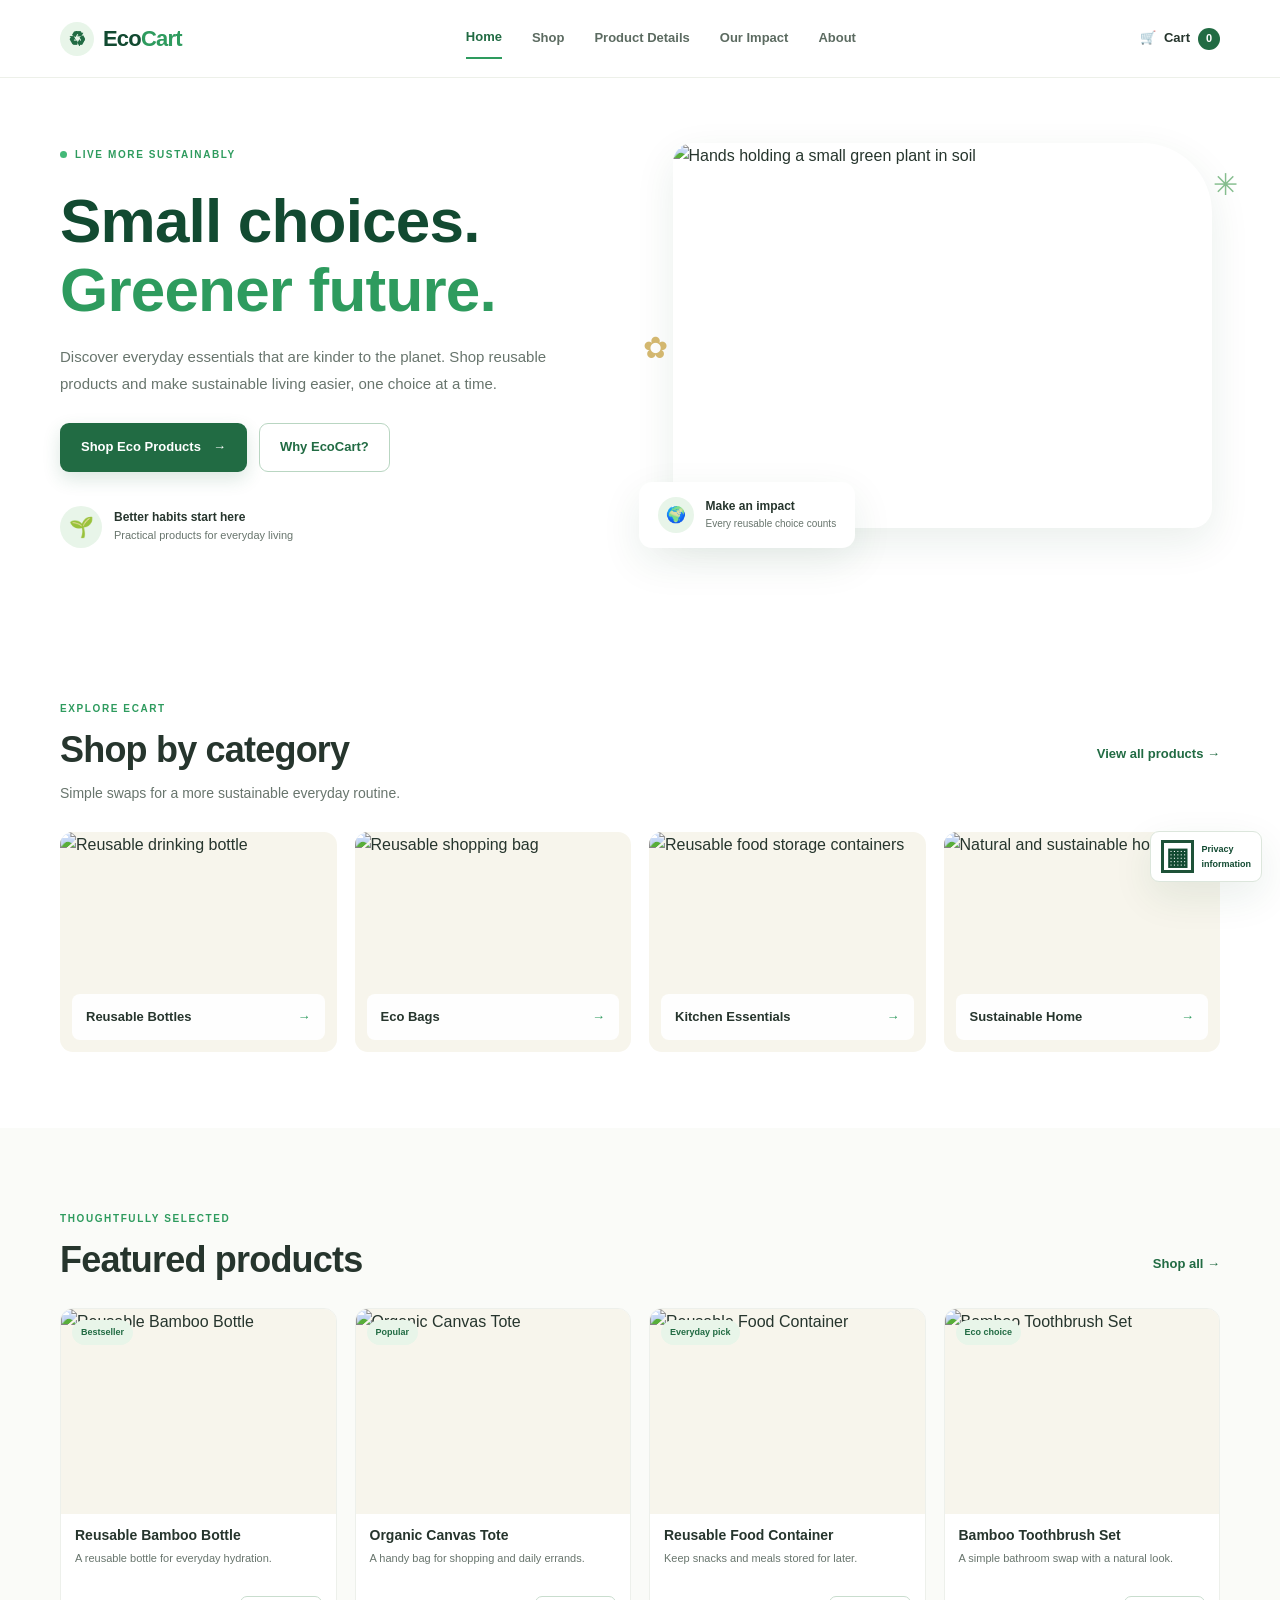
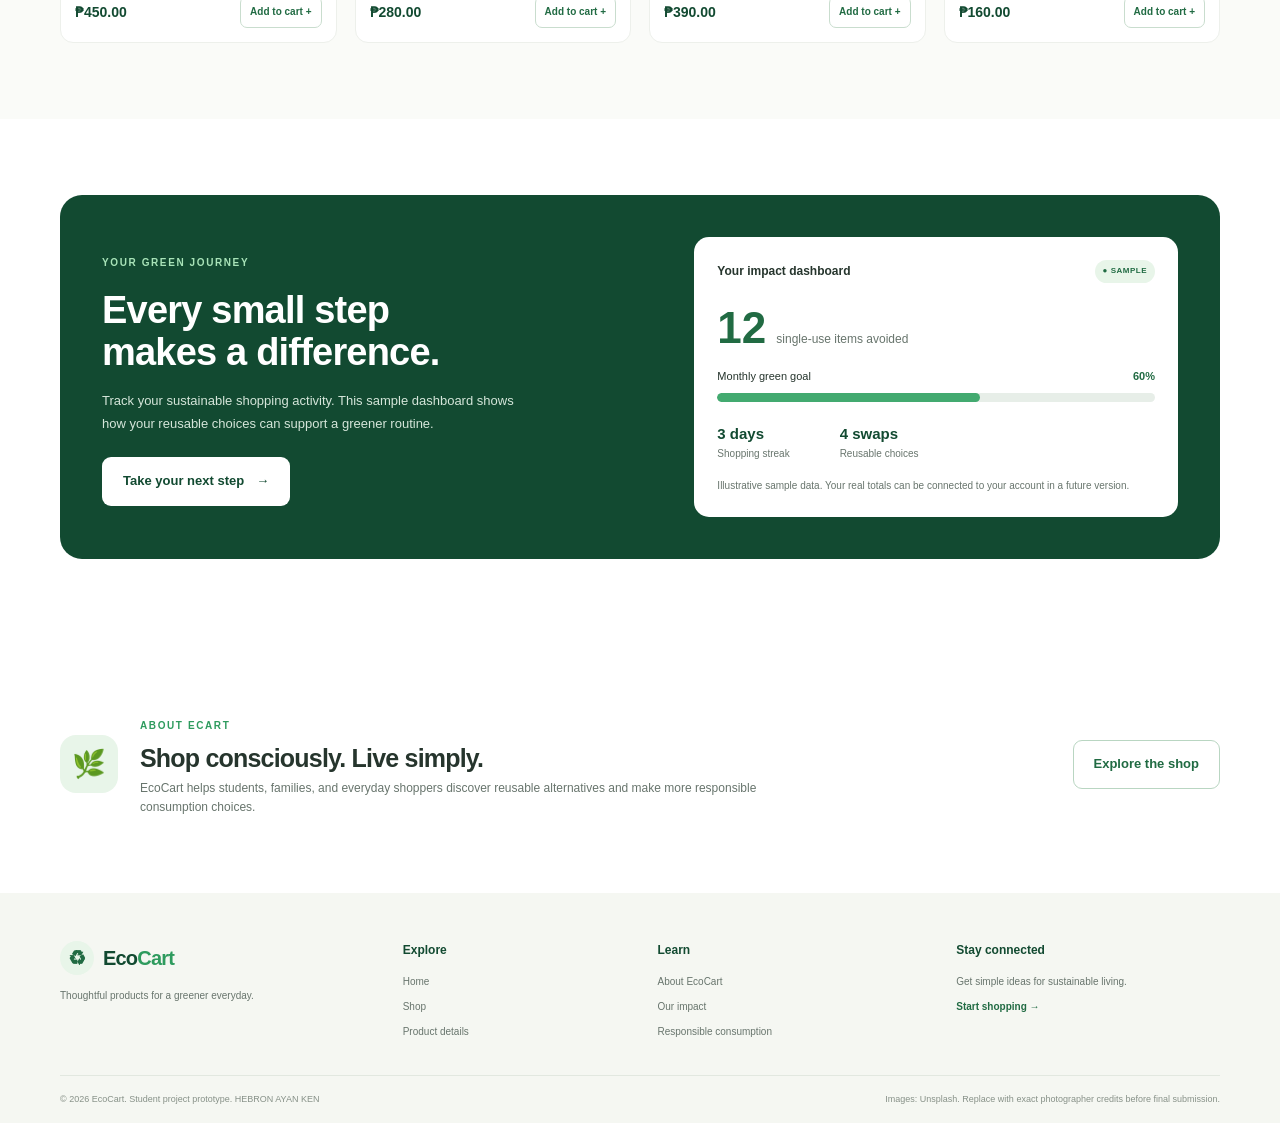
==== index.html @ f65a52de "Add files via upload" ====
<!DOCTYPE html>
<html lang="en">
<head>
    <meta charset="UTF-8">
    <meta name="viewport" content="width=device-width, initial-scale=1.0">
    <meta name="description" content="EcoCart makes sustainable shopping simple with reusable and environmentally friendly products.">
    <title>EcoCart | Sustainable Shopping</title>
    <link rel="stylesheet" href="css/style.css">
</head>
<body data-page="home">
    <!-- Shared website header -->
    <header class="site-header">
        <a class="brand" href="index.html" aria-label="EcoCart home">
            <span class="brand-mark" aria-hidden="true">♻</span>
            <span>Eco<span>Cart</span></span>
        </a>

        <button class="menu-toggle" id="menuToggle" aria-label="Open navigation menu" aria-expanded="false">☰</button>

        <nav class="main-nav" id="mainNav" aria-label="Main navigation">
            <a class="active" href="index.html">Home</a>
            <a href="shop.html">Shop</a>
            <a href="product.html">Product Details</a>
            <a href="#impact">Our Impact</a>
            <a href="#about">About</a>
        </nav>

        <a class="cart-link" href="shop.html#products" aria-label="Shopping cart">
            <span aria-hidden="true">🛒</span> Cart <span class="cart-count" id="cartCount">0</span>
        </a>
    </header>

    <main>
        <!-- Hero section -->
        <section class="hero section-wrap">
            <div class="hero-copy">
                <span class="eyebrow"><span class="eyebrow-dot"></span> LIVE MORE SUSTAINABLY</span>
                <h1>Small choices.<br><span>Greener future.</span></h1>
                <p>Discover everyday essentials that are kinder to the planet. Shop reusable products and make sustainable living easier, one choice at a time.</p>
                <div class="hero-actions">
                    <a class="btn btn-primary" href="shop.html">Shop Eco Products <span aria-hidden="true">→</span></a>
                    <a class="btn btn-outline" href="#about">Why EcoCart?</a>
                </div>
                <div class="hero-proof">
                    <div class="proof-icon" aria-hidden="true">🌱</div>
                    <div><strong>Better habits start here</strong><small>Practical products for everyday living</small></div>
                </div>
            </div>
            <div class="hero-visual">
                <img src="https://images.unsplash.com/photo-1542601906990-b4d3fb778b09?auto=format&fit=crop&w=1000&q=85" alt="Hands holding a small green plant in soil">
                <div class="floating-stat">
                    <span class="stat-icon" aria-hidden="true">🌍</span>
                    <div><strong>Make an impact</strong><small>Every reusable choice counts</small></div>
                </div>
                <span class="decor decor-one" aria-hidden="true">✳</span>
                <span class="decor decor-two" aria-hidden="true">✿</span>
            </div>
        </section>

        <!-- Category cards -->
        <section class="section-wrap section-space" id="categories">
            <div class="section-heading">
                <div><span class="eyebrow">EXPLORE ECART</span><h2>Shop by category</h2></div>
                <a class="text-link" href="shop.html">View all products <span aria-hidden="true">→</span></a>
            </div>
            <p class="section-intro">Simple swaps for a more sustainable everyday routine.</p>
            <div class="category-grid">
                <a class="category-card" href="shop.html?category=reusable">
                    <img src="https://images.unsplash.com/photo-1602143407151-7111542de6e8?auto=format&fit=crop&w=700&q=80" alt="Reusable drinking bottle">
                    <span class="category-label">Reusable Bottles <span>→</span></span>
                </a>
                <a class="category-card" href="shop.html?category=bags">
                    <img src="https://images.unsplash.com/photo-1597481499750-3e6b22637e12?auto=format&fit=crop&w=700&q=80" alt="Reusable shopping bag">
                    <span class="category-label">Eco Bags <span>→</span></span>
                </a>
                <a class="category-card" href="shop.html?category=kitchen">
                    <img src="https://images.unsplash.com/photo-1603199506016-b9a594b593c0?auto=format&fit=crop&w=700&q=80" alt="Reusable food storage containers">
                    <span class="category-label">Kitchen Essentials <span>→</span></span>
                </a>
                <a class="category-card" href="shop.html?category=home">
                    <img src="https://images.unsplash.com/photo-1618221195710-dd6b41faaea6?auto=format&fit=crop&w=700&q=80" alt="Natural and sustainable home decor">
                    <span class="category-label">Sustainable Home <span>→</span></span>
                </a>
            </div>
        </section>

        <!-- Featured products -->
        <section class="featured-section section-space">
            <div class="section-wrap">
                <div class="section-heading">
                    <div><span class="eyebrow">THOUGHTFULLY SELECTED</span><h2>Featured products</h2></div>
                    <a class="text-link" href="shop.html">Shop all <span aria-hidden="true">→</span></a>
                </div>
                <div class="product-grid" id="featuredProducts"></div>
            </div>
        </section>

        <!-- Microsuasion / self-monitoring dashboard -->
        <section class="section-wrap section-space" id="impact">
            <div class="impact-panel">
                <div class="impact-copy">
                    <span class="eyebrow light-eyebrow">YOUR GREEN JOURNEY</span>
                    <h2>Every small step<br>makes a difference.</h2>
                    <p>Track your sustainable shopping activity. This sample dashboard shows how your reusable choices can support a greener routine.</p>
                    <a class="btn btn-light" href="shop.html">Take your next step <span>→</span></a>
                </div>
                <div class="impact-dashboard">
                    <div class="dashboard-top"><span>Your impact dashboard</span><span class="live-pill">● SAMPLE</span></div>
                    <div class="impact-number"><strong id="impactSaved">12</strong><span>single-use items avoided</span></div>
                    <div class="progress-label"><span>Monthly green goal</span><strong>60%</strong></div>
                    <div class="progress-track" role="progressbar" aria-label="Monthly green goal progress" aria-valuenow="60" aria-valuemin="0" aria-valuemax="100"><span style="width:60%"></span></div>
                    <div class="dashboard-bottom">
                        <div><strong>3 days</strong><small>Shopping streak</small></div>
                        <div><strong>4 swaps</strong><small>Reusable choices</small></div>
                    </div>
                    <p class="sample-note">Illustrative sample data. Your real totals can be connected to your account in a future version.</p>
                </div>
            </div>
        </section>

        <section class="section-wrap section-space about-strip" id="about">
            <div class="about-icon" aria-hidden="true">🌿</div>
            <div><span class="eyebrow">ABOUT ECART</span><h2>Shop consciously. Live simply.</h2><p>EcoCart helps students, families, and everyday shoppers discover reusable alternatives and make more responsible consumption choices.</p></div>
            <a class="btn btn-outline" href="shop.html">Explore the shop</a>
        </section>
    </main>

    <!-- Shared footer and privacy information -->
    <footer class="site-footer">
        <div class="section-wrap footer-main">
            <div class="footer-brand"><a class="brand brand-footer" href="index.html"><span class="brand-mark">♻</span><span>Eco<span>Cart</span></span></a><p>Thoughtful products for a greener everyday.</p></div>
            <div><strong>Explore</strong><a href="index.html">Home</a><a href="shop.html">Shop</a><a href="product.html">Product details</a></div>
            <div><strong>Learn</strong><a href="#about">About EcoCart</a><a href="#impact">Our impact</a><a href="https://www.un.org/sustainabledevelopment/sustainable-consumption-production/" target="_blank" rel="noopener">Responsible consumption</a></div>
            <div><strong>Stay connected</strong><p>Get simple ideas for sustainable living.</p><a class="footer-cta" href="shop.html">Start shopping →</a></div>
        </div>
        <div class="section-wrap footer-bottom">
            <span>© 2026 EcoCart. Student project prototype. HEBRON AYAN KEN</span>
            <span>Images: Unsplash. Replace with exact photographer credits before final submission.</span>
        </div>
        <a class="privacy-qr" href="#privacyInfo" aria-label="Open EcoCart privacy information">
            <span class="qr-art" aria-hidden="true">▦</span><span>Privacy<br>information</span>
        </a>
        <div class="privacy-note" id="privacyInfo"><strong>Privacy information</strong><p>This student prototype does not collect or transmit personal information. The QR-style mark is a placeholder for the website's privacy information, not an official Philippine government seal or certification.</p></div>
    </footer>

    <div class="toast" id="toast" role="status" aria-live="polite"></div>
    <script src="js/script.js"></script>
</body>
</html>
---- css/style.css ----
/* EcoCart shared stylesheet
   HTML5 + CSS3 student project. No Bootstrap or external CSS framework. */

:root {
    --forest: #216b43;
    --forest-dark: #124a31;
    --green: #2e9b5e;
    --mint: #e8f5e9;
    --cream: #f7f5ec;
    --beige: #f1ecdf;
    --ink: #26352d;
    --muted: #68756d;
    --line: #e4e9e2;
    --white: #ffffff;
    --shadow: 0 14px 40px rgba(25, 73, 48, .09);
}
* { box-sizing: border-box; margin: 0; padding: 0; }
html { scroll-behavior: smooth; }
body { background: #fff; color: var(--ink); font-family: Arial, Helvetica, sans-serif; line-height: 1.6; }
img { display: block; max-width: 100%; }
a { color: inherit; text-decoration: none; }
button, input, select { font: inherit; }
button, a, input, select { outline-offset: 3px; }
button:focus-visible, a:focus-visible, input:focus-visible, select:focus-visible { outline: 3px solid #e2a93b; }
.section-wrap { width: min(1160px, calc(100% - 48px)); margin-inline: auto; }
.section-space { padding-block: 76px; }

/* Header and navigation */
.site-header { height: 78px; padding: 0 max(24px, calc((100% - 1160px)/2)); display: flex; align-items: center; justify-content: space-between; gap: 28px; background: rgba(255,255,255,.96); border-bottom: 1px solid #edf0e9; position: sticky; top: 0; z-index: 50; }
.brand { display: inline-flex; align-items: center; gap: 9px; font-size: 22px; font-weight: 800; letter-spacing: -.8px; color: var(--forest-dark); white-space: nowrap; }
.brand > span:last-child > span { color: var(--green); }
.brand-mark { display: grid; place-items: center; width: 34px; height: 34px; border-radius: 50%; background: var(--mint); color: var(--forest); font-size: 20px; }
.main-nav { display: flex; align-items: center; gap: 30px; }
.main-nav a { color: #5c6b61; font-size: 13px; font-weight: 700; padding: 9px 0; }
.main-nav a:hover, .main-nav a.active { color: var(--forest); }
.main-nav a.active { border-bottom: 2px solid var(--green); }
.cart-link { display: inline-flex; align-items: center; gap: 8px; font-size: 13px; font-weight: 700; }
.cart-count { min-width: 22px; height: 22px; display: grid; place-items: center; border-radius: 50%; background: var(--forest); color: white; font-size: 11px; }
.menu-toggle { display: none; border: 0; background: transparent; font-size: 24px; color: var(--forest); cursor: pointer; }

/* Buttons and common text */
.btn { border: 1px solid transparent; border-radius: 9px; padding: 13px 20px; display: inline-flex; justify-content: center; align-items: center; gap: 12px; font-size: 13px; font-weight: 700; cursor: pointer; transition: .2s ease; }
.btn-primary { background: var(--forest); color: white; box-shadow: 0 7px 18px rgba(33,107,67,.16); }
.btn-primary:hover { background: var(--forest-dark); transform: translateY(-1px); }
.btn-outline { color: var(--forest); border-color: #b9d6c2; background: white; }
.btn-outline:hover { background: var(--mint); }
.btn-light { background: white; color: var(--forest-dark); }
.eyebrow { color: var(--green); font-size: 10px; font-weight: 800; letter-spacing: 1.6px; display: inline-flex; align-items: center; gap: 8px; }
.eyebrow-dot { width: 7px; height: 7px; background: #43b978; border-radius: 50%; }
h1, h2, h3 { line-height: 1.12; letter-spacing: -.8px; }
h1 { font-size: clamp(38px, 5vw, 62px); }
h2 { font-size: clamp(26px, 3vw, 36px); }
.section-heading { display: flex; justify-content: space-between; align-items: end; gap: 20px; }
.section-heading h2 { margin-top: 10px; }
.section-intro { color: var(--muted); font-size: 14px; margin-top: 12px; }
.text-link { color: var(--forest); font-size: 13px; font-weight: 700; padding-bottom: 5px; }
.text-link:hover, .footer-cta:hover { text-decoration: underline; }

/* Home page */
.hero { min-height: 540px; display: grid; grid-template-columns: 1fr 1fr; align-items: center; gap: 65px; padding-block: 58px 66px; }
.hero-copy h1 { color: var(--forest-dark); margin: 20px 0 18px; }
.hero-copy h1 span, .page-banner h1 span { color: var(--green); }
.hero-copy > p { max-width: 490px; color: var(--muted); font-size: 15px; line-height: 1.8; }
.hero-actions { display: flex; flex-wrap: wrap; gap: 12px; margin-top: 26px; }
.hero-proof { display: flex; align-items: center; gap: 12px; margin-top: 34px; }
.proof-icon { width: 42px; height: 42px; display: grid; place-items: center; border-radius: 50%; background: var(--mint); font-size: 20px; }
.hero-proof strong, .hero-proof small { display: block; }
.hero-proof strong { font-size: 12px; }
.hero-proof small { color: var(--muted); font-size: 11px; }
.hero-visual { position: relative; padding: 0 8px 18px 0; }
.hero-visual > img { width: 100%; height: 385px; object-fit: cover; border-radius: 20px 70px 20px 20px; box-shadow: var(--shadow); }
.floating-stat { position: absolute; left: -34px; bottom: -2px; display: flex; align-items: center; gap: 12px; padding: 15px 19px; background: white; border-radius: 13px; box-shadow: var(--shadow); }
.stat-icon { display: grid; place-items: center; width: 36px; height: 36px; border-radius: 50%; background: var(--mint); }
.floating-stat strong, .floating-stat small { display: block; }
.floating-stat strong { font-size: 12px; }
.floating-stat small { color: var(--muted); font-size: 10px; }
.decor { position: absolute; color: #85bd8e; font-size: 30px; }
.decor-one { right: -18px; top: 18px; }
.decor-two { left: -30px; top: 45%; color: #d3b76f; }
.category-grid { display: grid; grid-template-columns: repeat(4, 1fr); gap: 18px; margin-top: 28px; }
.category-card { position: relative; overflow: hidden; border-radius: 13px; min-height: 220px; background: var(--cream); }
.category-card img { width: 100%; height: 220px; object-fit: cover; transition: transform .35s; }
.category-card:hover img { transform: scale(1.05); }
.category-label { position: absolute; left: 12px; right: 12px; bottom: 12px; display: flex; justify-content: space-between; align-items: center; padding: 13px 14px; border-radius: 8px; background: rgba(255,255,255,.94); font-size: 13px; font-weight: 700; }
.category-label span { color: var(--green); }
.featured-section { background: #fafbf8; }
.product-grid { display: grid; grid-template-columns: repeat(4, 1fr); gap: 18px; margin-top: 28px; }
.product-card { background: white; border: 1px solid #edf0eb; border-radius: 13px; overflow: hidden; transition: .2s; }
.product-card:hover { transform: translateY(-4px); box-shadow: var(--shadow); }
.product-card-image { position: relative; display: block; background: var(--cream); }
.product-card-image img { width: 100%; height: 205px; object-fit: cover; }
.product-badge { position: absolute; left: 11px; top: 11px; background: var(--mint); color: var(--forest); border-radius: 20px; padding: 5px 9px; font-size: 9px; font-weight: 800; }
.product-card-body { padding: 14px; }
.product-card-body h3 { font-size: 14px; letter-spacing: 0; margin-bottom: 6px; }
.product-card-body p { font-size: 11px; color: var(--muted); min-height: 34px; }
.card-bottom { display: flex; align-items: center; justify-content: space-between; gap: 8px; margin-top: 12px; }
.card-price { font-size: 14px; color: var(--forest-dark); font-weight: 800; }
.mini-add { border: 1px solid #c9ddce; background: white; color: var(--forest); border-radius: 7px; padding: 7px 9px; font-size: 10px; font-weight: 700; cursor: pointer; }
.mini-add:hover { background: var(--mint); }
.impact-panel { background: var(--forest-dark); color: white; border-radius: 22px; padding: 42px; display: grid; grid-template-columns: 1fr .9fr; gap: 55px; align-items: center; overflow: hidden; }
.light-eyebrow { color: #a8e3b8; }
.impact-copy h2 { font-size: 38px; margin: 15px 0; }
.impact-copy p { max-width: 430px; color: #d5e6da; font-size: 13px; line-height: 1.8; margin-bottom: 22px; }
.impact-dashboard { background: white; color: var(--ink); border-radius: 15px; padding: 23px; }
.dashboard-top { display: flex; justify-content: space-between; align-items: center; font-size: 12px; font-weight: 800; }
.live-pill { background: var(--mint); color: var(--forest); padding: 5px 8px; border-radius: 20px; font-size: 8px; letter-spacing: .5px; }
.impact-number { display: flex; align-items: baseline; gap: 10px; margin: 23px 0 18px; }
.impact-number strong { color: var(--forest); font-size: 44px; line-height: 1; }
.impact-number span { color: var(--muted); font-size: 12px; }
.progress-label { display: flex; justify-content: space-between; font-size: 11px; margin-bottom: 8px; }
.progress-label strong { color: var(--forest); }
.progress-track { height: 9px; background: #e7eee8; border-radius: 20px; overflow: hidden; }
.progress-track span { display: block; height: 100%; background: #43aa70; border-radius: inherit; }
.dashboard-bottom { display: flex; gap: 50px; margin-top: 20px; }
.dashboard-bottom strong, .dashboard-bottom small { display: block; }
.dashboard-bottom strong { font-size: 15px; color: var(--forest-dark); }
.dashboard-bottom small, .sample-note { color: var(--muted); font-size: 10px; }
.sample-note { margin-top: 16px; }
.about-strip { display: flex; align-items: center; gap: 22px; }
.about-icon { width: 58px; height: 58px; flex: 0 0 58px; display: grid; place-items: center; border-radius: 16px; background: var(--mint); font-size: 27px; }
.about-strip h2 { font-size: 25px; margin: 7px 0; }
.about-strip p { max-width: 650px; color: var(--muted); font-size: 12px; }
.about-strip .btn { margin-left: auto; white-space: nowrap; }

/* Shop page */
.page-banner { background: var(--cream); padding: 55px 0 34px; }
.page-banner h1 { color: var(--forest-dark); margin: 14px 0; font-size: clamp(36px, 4vw, 50px); }
.page-banner p { color: var(--muted); font-size: 14px; max-width: 570px; }
.breadcrumb { display: flex; align-items: center; gap: 10px; color: #879188; font-size: 11px; margin-top: 24px; }
.breadcrumb a:hover { color: var(--forest); }
.breadcrumb strong { color: var(--forest); }
.shop-layout { display: grid; grid-template-columns: 230px 1fr; gap: 34px; align-items: start; }
.filter-panel { border: 1px solid var(--line); border-radius: 12px; padding: 20px; }
.filter-heading { display: flex; justify-content: space-between; align-items: center; padding-bottom: 16px; border-bottom: 1px solid var(--line); }
.filter-heading h2 { font-size: 18px; }
.clear-button { border: 0; background: transparent; color: var(--green); font-size: 10px; font-weight: 700; cursor: pointer; }
.filter-group { padding: 18px 0; border-bottom: 1px solid var(--line); }
.filter-group h3 { font-size: 12px; letter-spacing: 0; margin-bottom: 12px; display: flex; justify-content: space-between; align-items: center; }
.check-row { display: flex; align-items: center; gap: 9px; font-size: 11px; color: #5e6b62; margin: 10px 0; cursor: pointer; }
.check-row input { accent-color: var(--forest); }
.info-wrap { position: relative; display: inline-flex; }
.info-button { width: 17px; height: 17px; border: 1px solid #a8c9b1; color: var(--forest); background: white; border-radius: 50%; font-size: 10px; font-weight: 800; cursor: help; }
.tooltip { visibility: hidden; opacity: 0; position: absolute; z-index: 10; width: 190px; bottom: 25px; right: -10px; background: #243a2d; color: white; border-radius: 7px; padding: 9px 11px; font-size: 10px; line-height: 1.5; transition: opacity .2s; }
.info-wrap:hover .tooltip, .info-button:focus + .tooltip { visibility: visible; opacity: 1; }
.price-inputs { display: flex; gap: 8px; }
.price-inputs label { color: var(--muted); font-size: 9px; flex: 1; }
.price-inputs input { width: 100%; min-width: 0; border: 1px solid var(--line); border-radius: 6px; padding: 7px; margin-top: 4px; font-size: 11px; }
.field-help { color: #859087; font-size: 10px; margin-top: 7px; }
.filter-tip { display: flex; gap: 9px; background: var(--mint); padding: 12px; border-radius: 8px; margin-top: 17px; }
.filter-tip span { font-size: 17px; }
.filter-tip p { color: #597061; font-size: 10px; line-height: 1.55; }
.filter-tip strong { color: var(--forest-dark); }
.shop-toolbar { display: flex; justify-content: space-between; align-items: center; gap: 16px; }
.shop-toolbar h2 { font-size: 23px; }
.shop-toolbar p { color: var(--muted); font-size: 11px; margin-top: 4px; }
.toolbar-controls { display: flex; align-items: center; gap: 12px; }
.search-box { display: flex; align-items: center; gap: 7px; border: 1px solid var(--line); border-radius: 8px; padding: 0 10px; min-width: 210px; color: var(--green); }
.search-box input { border: 0; outline: 0; min-width: 0; width: 100%; padding: 10px 0; font-size: 11px; }
.sort-select { display: flex; align-items: center; gap: 6px; color: var(--muted); font-size: 10px; white-space: nowrap; }
.sort-select select { border: 1px solid var(--line); border-radius: 7px; padding: 9px; color: var(--ink); background: white; font-size: 10px; }
.active-filters { display: flex; gap: 7px; margin-top: 17px; min-height: 25px; }
.active-filters span { background: var(--mint); color: var(--forest); padding: 5px 10px; border-radius: 20px; font-size: 9px; font-weight: 700; }
.shop-product-grid { grid-template-columns: repeat(3, 1fr); margin-top: 10px; }
.shop-product-grid .product-card-image img { height: 190px; }
.empty-state { text-align: center; padding: 55px 20px; border: 1px dashed #cbd9ce; border-radius: 12px; margin-top: 20px; }
.empty-state > span { font-size: 34px; }
.empty-state h3 { margin: 10px 0; }
.empty-state p { color: var(--muted); font-size: 12px; margin-bottom: 16px; }
.encouragement { display: flex; justify-content: space-between; align-items: center; gap: 20px; background: #fafbf8; }
.encouragement h2 { font-size: 26px; margin: 9px 0; }
.encouragement p { color: var(--muted); font-size: 12px; }
.streak-card { display: flex; align-items: center; gap: 13px; padding: 16px 20px; border: 1px solid var(--line); border-radius: 12px; background: white; }
.streak-card > span { font-size: 25px; }
.streak-card strong, .streak-card small { display: block; }
.streak-card strong { font-size: 12px; }
.streak-card small { color: var(--muted); font-size: 10px; }

/* Product details page */
.product-breadcrumb { padding-block: 22px; margin-top: 0; }
.product-detail-layout { display: grid; grid-template-columns: 1.02fr .98fr; gap: 55px; padding-bottom: 75px; }
.main-product-image { border-radius: 16px; overflow: hidden; background: var(--cream); }
.main-product-image img { width: 100%; height: 490px; object-fit: cover; }
.thumbnail-row { display: flex; gap: 12px; margin-top: 13px; }
.thumbnail { width: 85px; height: 78px; border: 2px solid transparent; border-radius: 9px; overflow: hidden; background: var(--cream); cursor: pointer; }
.thumbnail.active { border-color: var(--green); }
.thumbnail img { width: 100%; height: 100%; object-fit: cover; }
.product-information { padding-top: 7px; }
.product-tag { display: inline-block; background: var(--mint); color: var(--forest); border-radius: 20px; padding: 6px 10px; font-size: 9px; font-weight: 800; letter-spacing: .7px; }
.rating-row { display: flex; align-items: center; gap: 9px; margin: 17px 0 10px; color: var(--muted); font-size: 10px; }
.stars { color: #d6a43b; letter-spacing: 2px; font-size: 13px; }
.product-information h1 { color: var(--forest-dark); font-size: 36px; margin-bottom: 8px; }
.product-subtitle { color: var(--muted); font-size: 13px; }
.detail-price { color: var(--forest-dark); font-size: 25px; font-weight: 800; margin-top: 18px; }
.detail-price del { color: #9aa39c; font-size: 13px; font-weight: 400; margin-left: 7px; }
.discount { color: #b46b2e; background: #fff2df; border-radius: 5px; padding: 4px 7px; font-size: 9px; vertical-align: middle; margin-left: 7px; }
.stock-message { font-size: 11px; color: var(--forest); margin-top: 14px; }
.stock-dot { display: inline-block; width: 7px; height: 7px; border-radius: 50%; background: #45ad6e; margin-right: 6px; }
.stock-progress { height: 5px; background: #edf0eb; border-radius: 20px; margin-top: 7px; overflow: hidden; }
.stock-progress span { display: block; width: 72%; height: 100%; background: #70b984; }
.detail-divider { border-top: 1px solid var(--line); margin: 22px 0; }
.option-row { display: flex; justify-content: space-between; align-items: center; gap: 15px; margin: 16px 0; }
.option-row > label { font-size: 11px; font-weight: 700; display: flex; align-items: center; gap: 8px; }
.option-row select { border: 1px solid var(--line); border-radius: 7px; padding: 9px 12px; background: white; min-width: 150px; font-size: 11px; }
.quantity-control { display: flex; align-items: center; border: 1px solid var(--line); border-radius: 7px; overflow: hidden; }
.quantity-control button { width: 34px; height: 34px; border: 0; background: #f7faf6; color: var(--forest); cursor: pointer; }
.quantity-control input { width: 45px; border: 0; text-align: center; font-size: 12px; }
.field-error { min-height: 18px; color: #b43f38; font-size: 10px; text-align: right; }
.detail-actions { display: grid; grid-template-columns: 1fr 1fr; gap: 10px; margin-top: 13px; }
.inline-success { min-height: 20px; color: var(--forest); font-size: 11px; margin-top: 9px; }
.benefit-list { border-top: 1px solid var(--line); border-bottom: 1px solid var(--line); padding: 16px 0; margin-top: 13px; display: grid; gap: 13px; }
.benefit-list > div { display: flex; gap: 12px; align-items: center; }
.benefit-list > div > span { width: 29px; height: 29px; display: grid; place-items: center; border-radius: 50%; background: var(--mint); color: var(--forest); }
.benefit-list strong, .benefit-list small { display: block; }
.benefit-list strong { font-size: 11px; }
.benefit-list small { color: var(--muted); font-size: 9px; }
.personal-message { display: flex; align-items: center; gap: 10px; padding: 12px; background: var(--cream); border-radius: 9px; margin-top: 15px; }
.personal-message > span { font-size: 20px; }
.personal-message p { color: var(--muted); font-size: 10px; }
.personal-message strong { color: var(--forest-dark); }
.product-description { border-top: 1px solid var(--line); }
.description-tabs { display: flex; gap: 27px; border-bottom: 1px solid var(--line); margin-bottom: 28px; color: var(--muted); font-size: 12px; }
.description-tabs span { padding-bottom: 12px; }
.description-tabs .selected { color: var(--forest); border-bottom: 2px solid var(--green); font-weight: 700; }
.product-description h2 { font-size: 25px; margin-bottom: 13px; }
.product-description > p { max-width: 780px; color: var(--muted); font-size: 13px; line-height: 1.8; }
.product-description .small-disclaimer { margin-top: 15px; font-size: 10px; }

/* Footer, privacy badge and feedback */
.site-footer { position: relative; background: #f5f7f2; padding-top: 48px; }
.footer-main { display: grid; grid-template-columns: 1.4fr 1fr 1.2fr 1.2fr; gap: 35px; padding-bottom: 35px; }
.footer-main > div { display: flex; flex-direction: column; align-items: flex-start; gap: 9px; }
.footer-main strong { font-size: 12px; color: var(--forest-dark); margin-bottom: 5px; }
.footer-main a:not(.brand) { font-size: 10px; color: var(--muted); }
.footer-main p { font-size: 10px; color: var(--muted); }
.brand-footer { font-size: 20px; }
.footer-brand p { margin-top: 4px; }
.footer-cta { color: var(--forest) !important; font-weight: 800; }
.footer-bottom { border-top: 1px solid #e2e8e0; padding-block: 16px; display: flex; justify-content: space-between; gap: 15px; color: #879188; font-size: 9px; }
.privacy-qr { position: fixed; right: 18px; bottom: 18px; z-index: 40; display: flex; align-items: center; gap: 8px; background: white; border: 1px solid #dce6dc; border-radius: 9px; padding: 8px 10px; box-shadow: var(--shadow); color: var(--forest-dark); font-size: 9px; font-weight: 700; }
.qr-art { display: grid; place-items: center; width: 33px; height: 33px; border: 3px solid #1e5238; font-size: 24px; line-height: 1; }
.privacy-note { display: none; position: fixed; right: 18px; bottom: 72px; z-index: 41; width: min(290px, calc(100% - 36px)); background: white; border: 1px solid var(--line); border-radius: 10px; padding: 15px; box-shadow: var(--shadow); }
.privacy-note:target { display: block; }
.privacy-note strong { font-size: 12px; color: var(--forest); }
.privacy-note p { color: var(--muted); font-size: 10px; margin-top: 6px; }
.toast { position: fixed; left: 50%; bottom: 24px; transform: translate(-50%, 20px); opacity: 0; pointer-events: none; z-index: 100; background: #173f2c; color: white; border-radius: 9px; padding: 12px 18px; font-size: 12px; box-shadow: var(--shadow); transition: .25s; max-width: calc(100% - 30px); text-align: center; }
.toast.show { opacity: 1; transform: translate(-50%, 0); }

/* Responsive layout */
@media (max-width: 900px) {
    .main-nav { gap: 15px; }
    .hero { gap: 35px; }
    .category-grid { grid-template-columns: repeat(2, 1fr); }
    .product-grid { grid-template-columns: repeat(2, 1fr); }
    .shop-layout { grid-template-columns: 190px 1fr; gap: 20px; }
    .shop-product-grid { grid-template-columns: repeat(2, 1fr); }
    .toolbar-controls { flex-wrap: wrap; justify-content: end; }
    .product-detail-layout { gap: 30px; }
    .main-product-image img { height: 400px; }
}
@media (max-width: 680px) {
    .section-wrap { width: min(100% - 32px, 520px); }
    .site-header { height: 68px; padding-inline: 16px; gap: 12px; }
    .menu-toggle { display: block; margin-left: auto; }
    .main-nav { display: none; position: absolute; top: 68px; left: 0; right: 0; padding: 15px 22px 20px; background: white; border-bottom: 1px solid var(--line); flex-direction: column; align-items: flex-start; gap: 8px; box-shadow: var(--shadow); }
    .main-nav.open { display: flex; }
    .cart-link { font-size: 0; gap: 4px; }
    .cart-link > span:first-child { font-size: 17px; }
    .cart-count { font-size: 10px; }
    .hero { grid-template-columns: 1fr; padding-block: 48px; gap: 35px; }
    .hero-visual { margin-left: 15px; }
    .hero-visual > img { height: 290px; }
    .floating-stat { left: -15px; }
    .section-space { padding-block: 52px; }
    .section-heading { align-items: flex-start; }
    .section-heading .text-link { font-size: 11px; }
    .category-card, .category-card img { min-height: 175px; height: 175px; }
    .product-grid { gap: 12px; }
    .product-card-image img { height: 160px; }
    .product-card-body { padding: 11px; }
    .product-card-body h3 { font-size: 12px; }
    .card-bottom { align-items: flex-start; flex-direction: column; }
    .impact-panel { grid-template-columns: 1fr; padding: 27px 20px; gap: 25px; }
    .impact-copy h2 { font-size: 31px; }
    .about-strip { align-items: flex-start; flex-wrap: wrap; }
    .about-strip > div:nth-child(2) { flex: 1; min-width: 200px; }
    .about-strip .btn { margin-left: 80px; }
    .page-banner { padding-block: 40px 25px; }
    .shop-layout { grid-template-columns: 1fr; }
    .filter-panel { order: 2; }
    .shop-content { order: 1; }
    .shop-toolbar { align-items: flex-start; flex-direction: column; }
    .toolbar-controls { width: 100%; justify-content: space-between; }
    .search-box { flex: 1; min-width: 130px; }
    .shop-product-grid { grid-template-columns: repeat(2, 1fr); }
    .shop-product-grid .product-card-image img { height: 155px; }
    .encouragement { align-items: flex-start; flex-direction: column; }
    .product-detail-layout { grid-template-columns: 1fr; gap: 28px; }
    .main-product-image img { height: 350px; }
    .product-information h1 { font-size: 30px; }
    .footer-main { grid-template-columns: repeat(2, 1fr); gap: 25px; }
    .footer-bottom { flex-direction: column; }
    .privacy-qr { right: 10px; bottom: 10px; }
}
@media (prefers-reduced-motion: reduce) {
    html { scroll-behavior: auto; }
    *, *::before, *::after { transition-duration: .01ms !important; animation-duration: .01ms !important; }
}
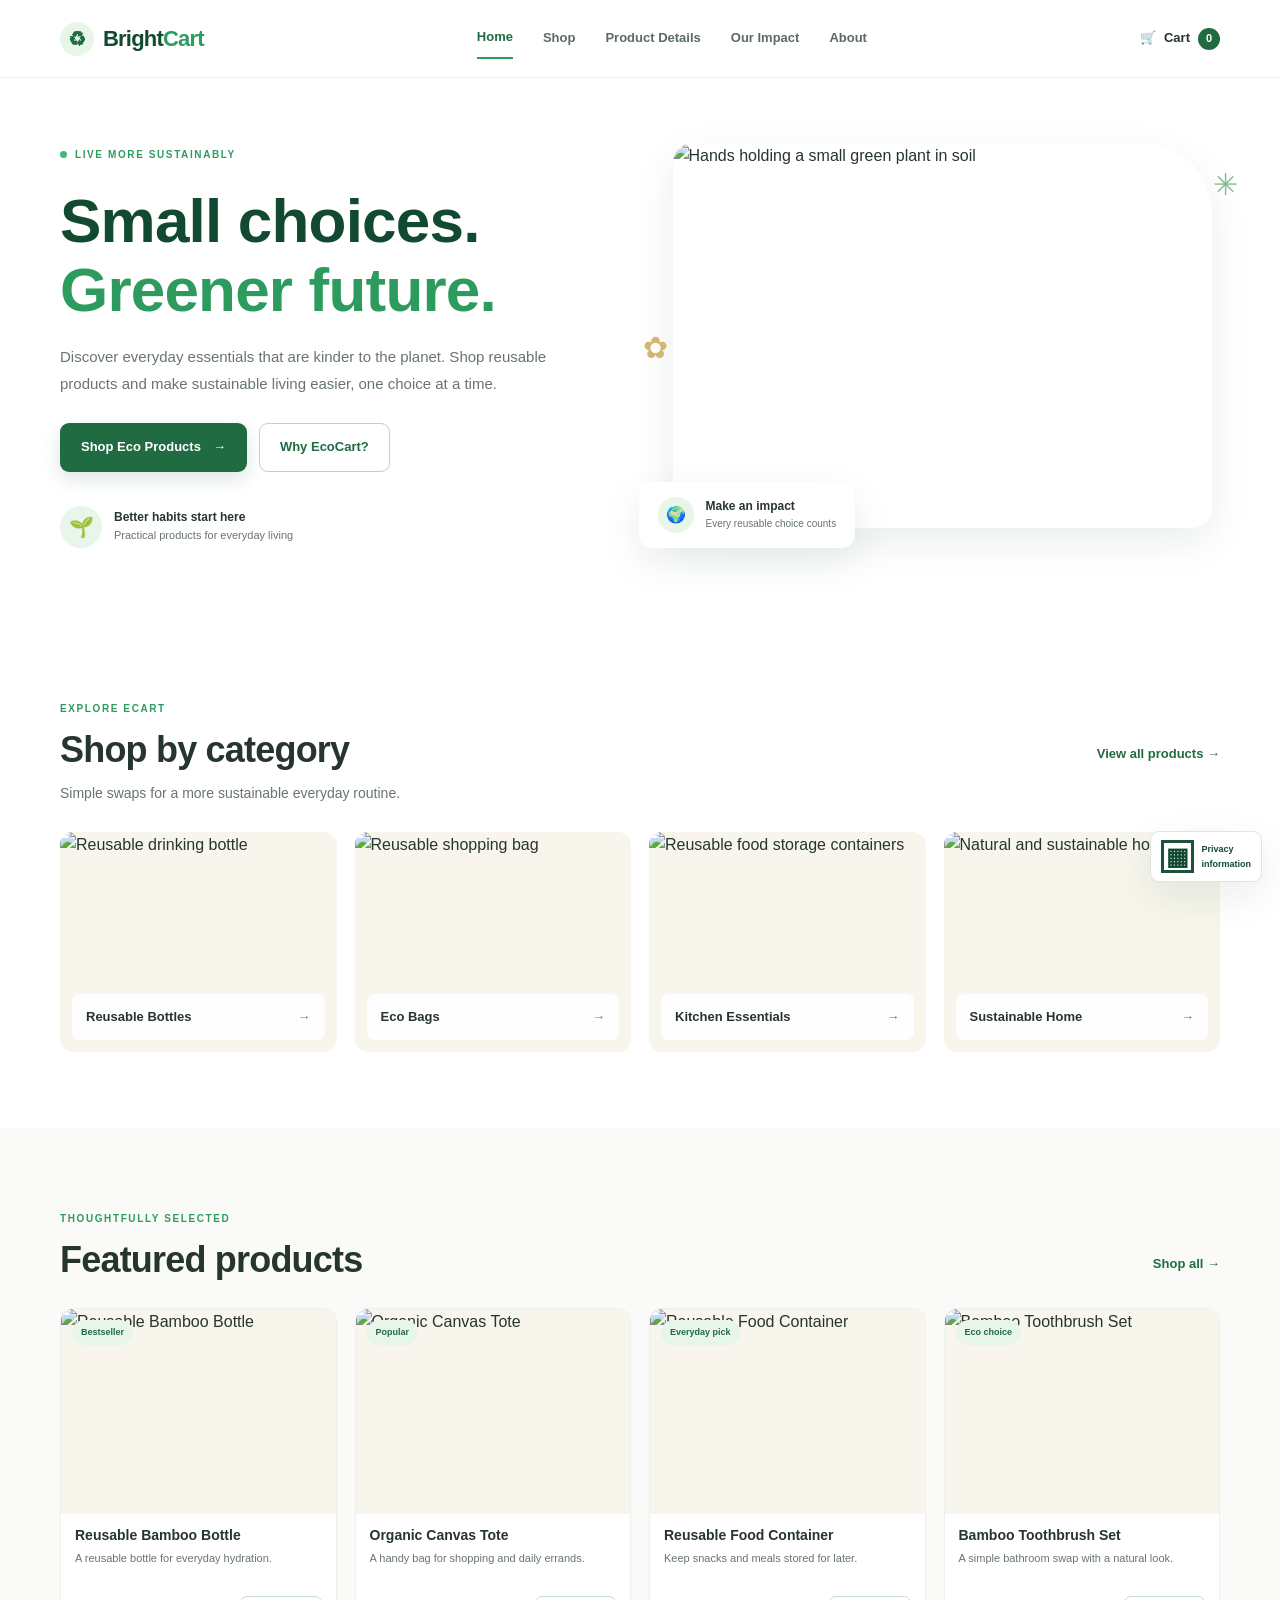
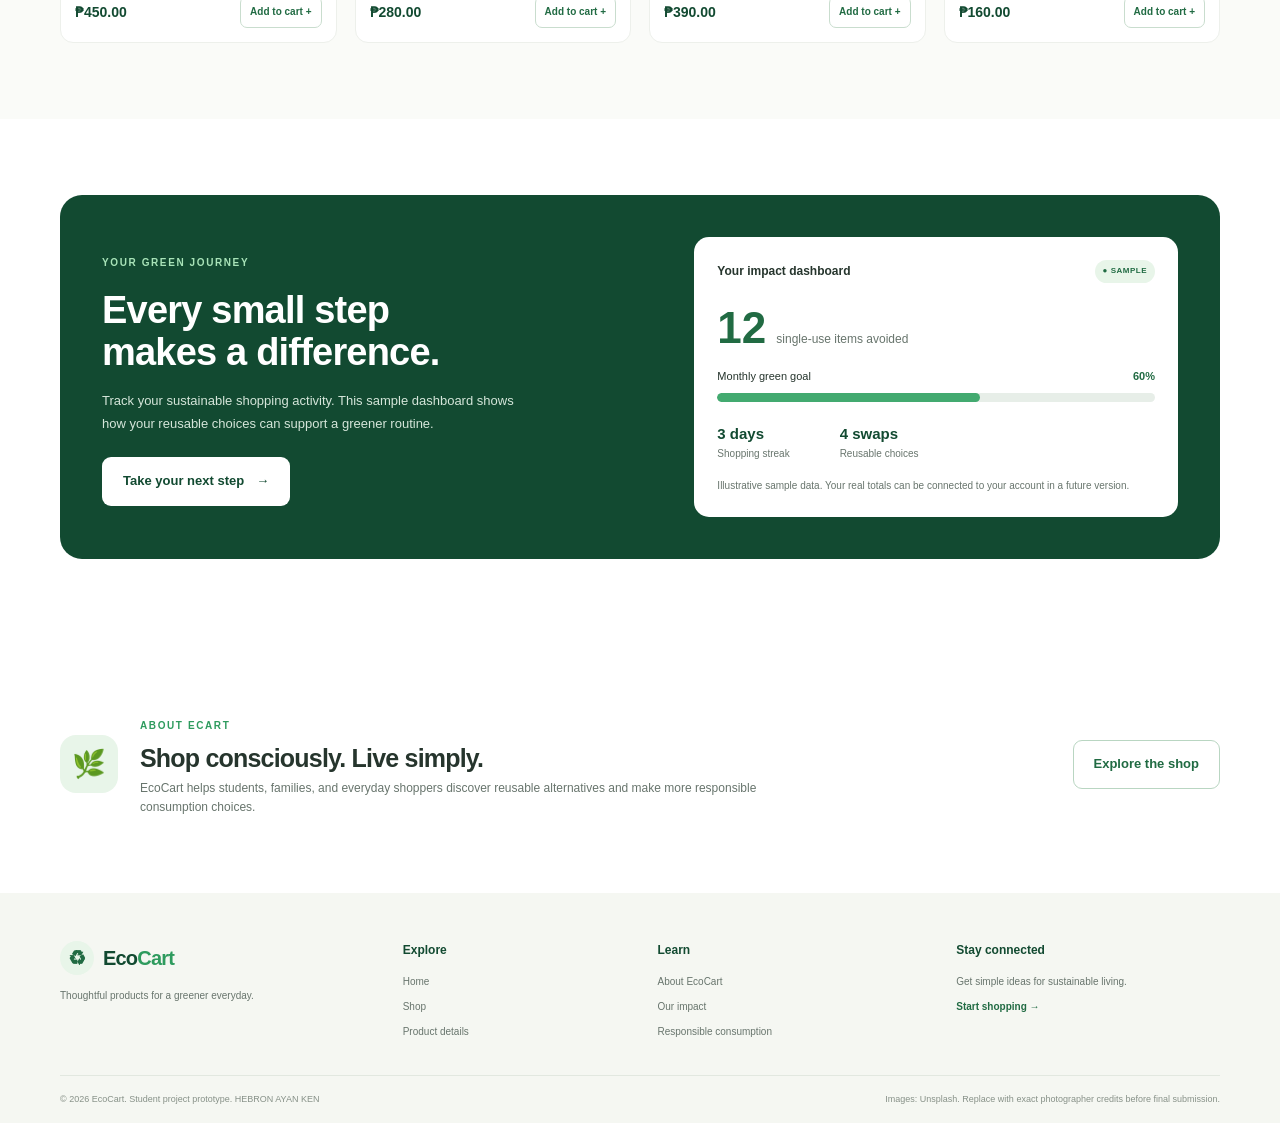
==== commit 38791c08: "Rename EcoCart to BrightCart in header" ====
--- a/index.html
+++ b/index.html
@@ -3,8 +3,8 @@
 <head>
     <meta charset="UTF-8">
     <meta name="viewport" content="width=device-width, initial-scale=1.0">
-    <meta name="description" content="EcoCart makes sustainable shopping simple with reusable and environmentally friendly products.">
-    <title>EcoCart | Sustainable Shopping</title>
+    <meta name="description" content="BRIGHTMART makes sustainable shopping simple with reusable and environmentally friendly products.">
+    <title>bright mart| Sustainable Shopping</title>
     <link rel="stylesheet" href="css/style.css">
 </head>
 <body data-page="home">
@@ -12,7 +12,7 @@
     <header class="site-header">
         <a class="brand" href="index.html" aria-label="EcoCart home">
             <span class="brand-mark" aria-hidden="true">♻</span>
-            <span>Eco<span>Cart</span></span>
+            <span>Bright<span>Cart</span></span>
         </a>
 
         <button class="menu-toggle" id="menuToggle" aria-label="Open navigation menu" aria-expanded="false">☰</button>
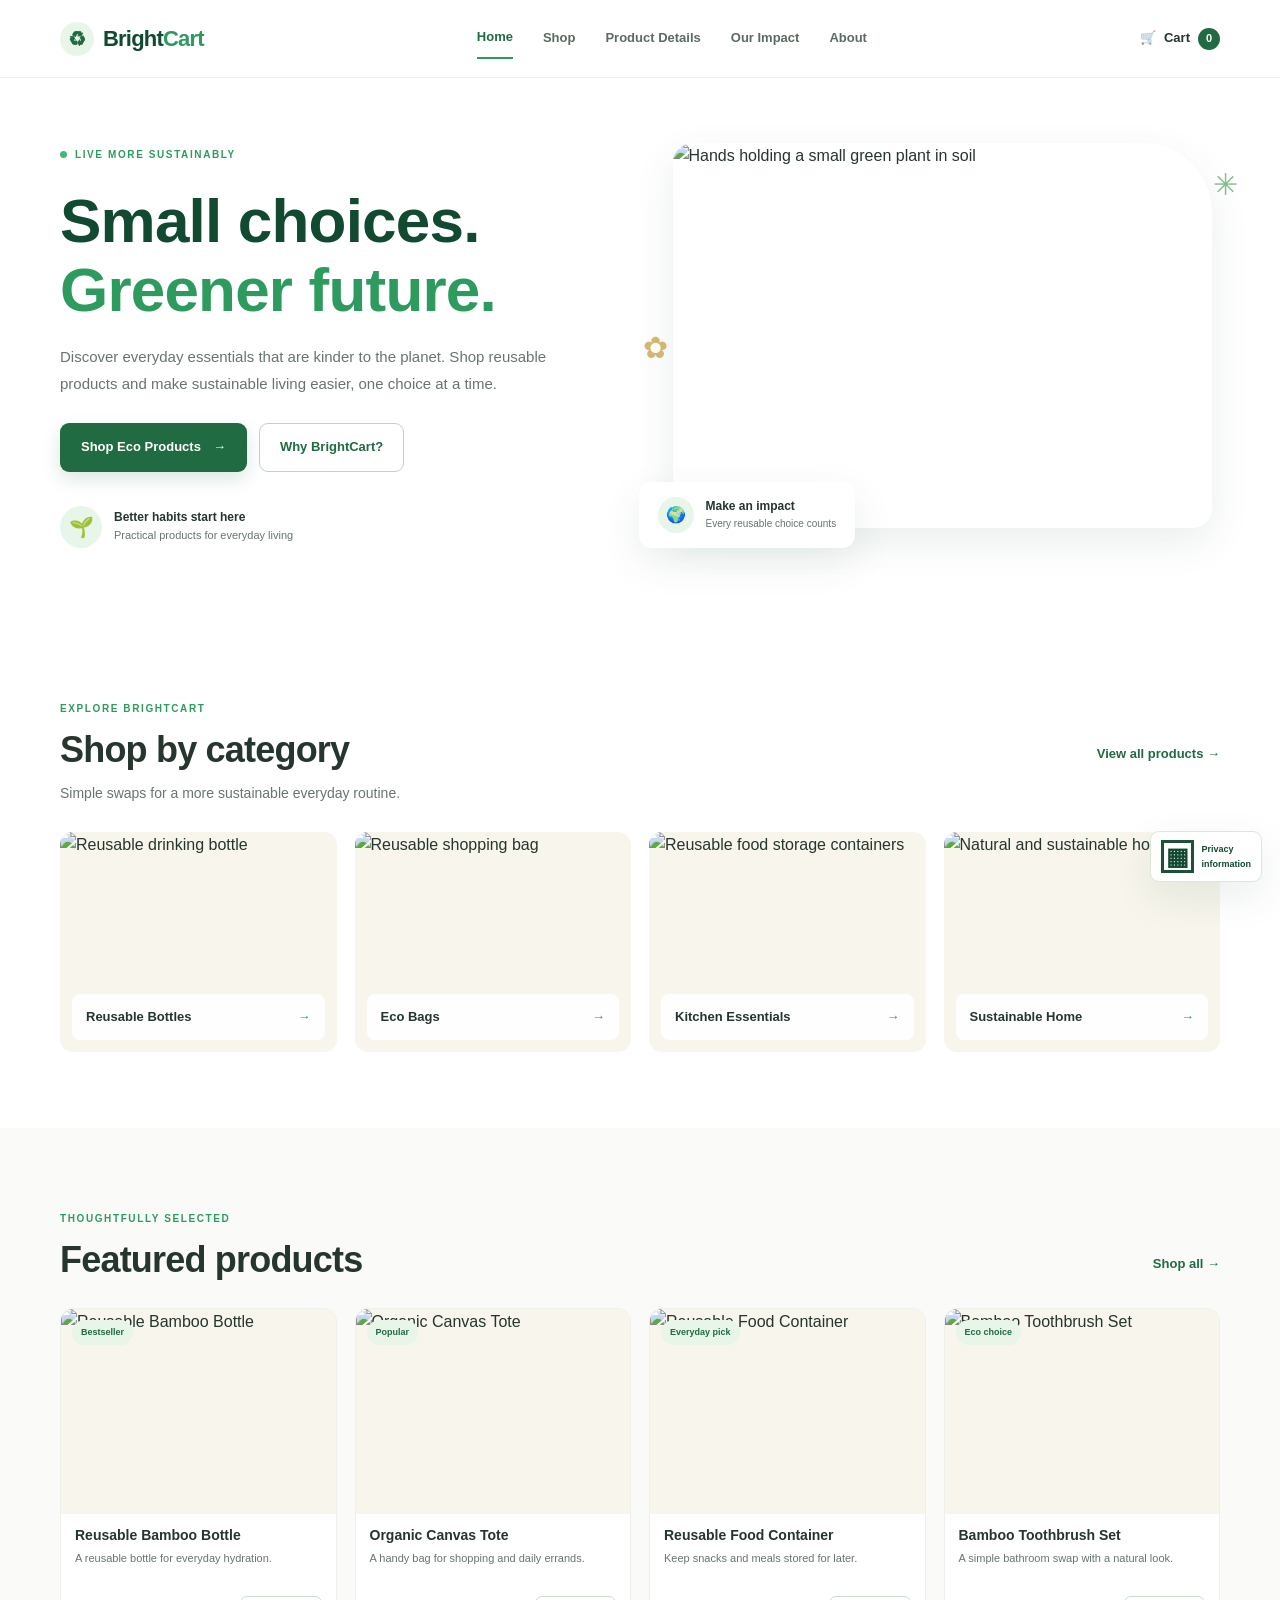
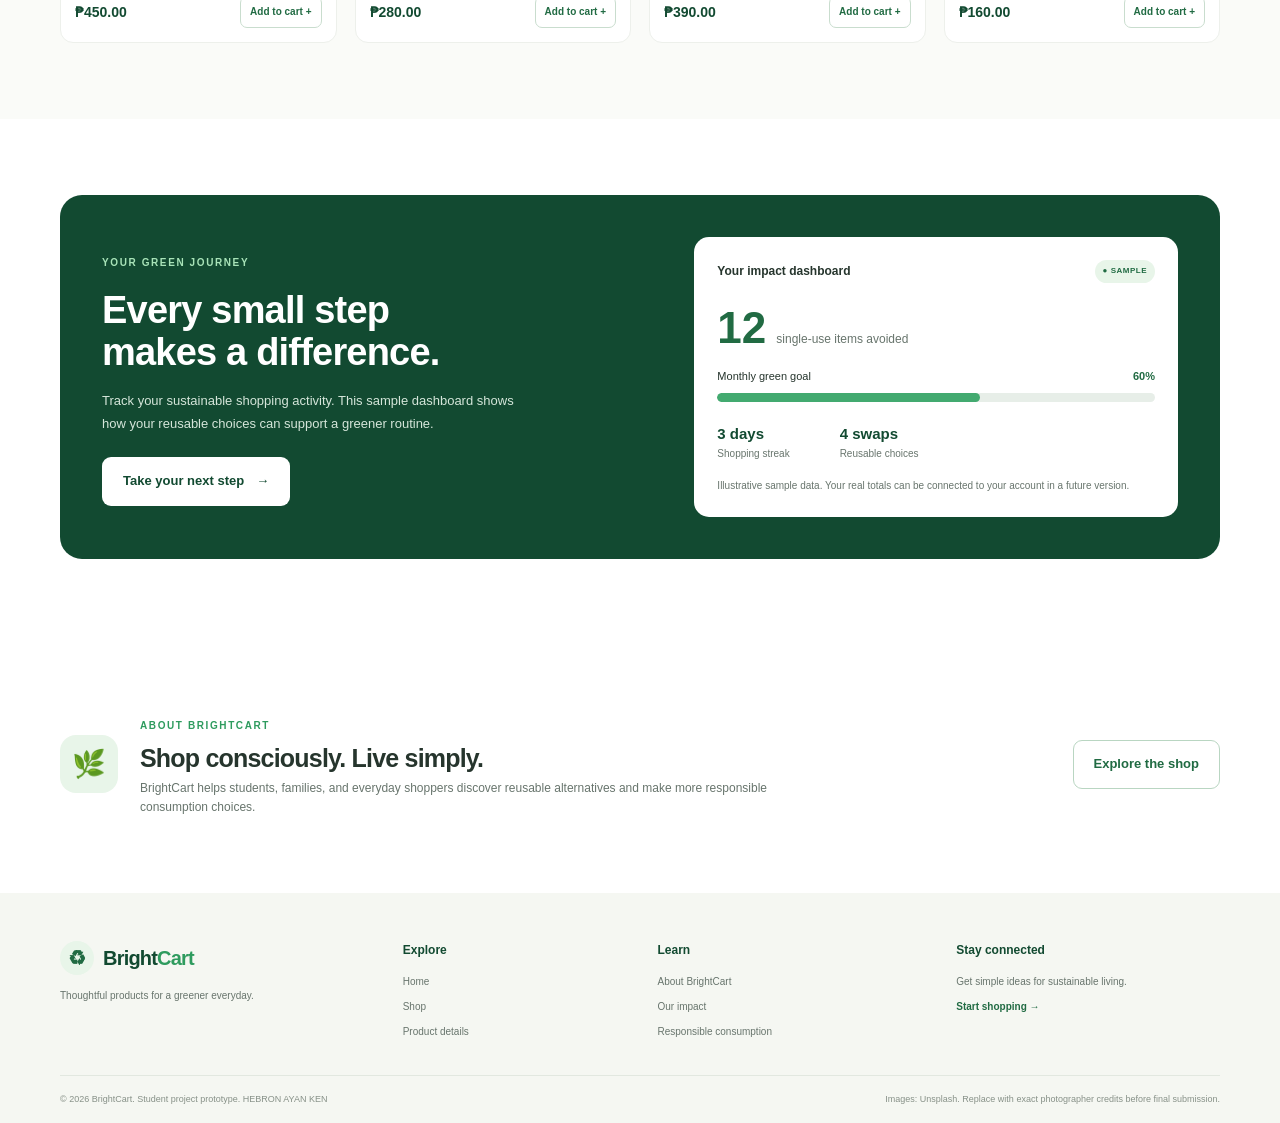
==== commit 3f3747f8: "Update index.html" ====
--- a/index.html
+++ b/index.html
@@ -3,14 +3,14 @@
 <head>
     <meta charset="UTF-8">
     <meta name="viewport" content="width=device-width, initial-scale=1.0">
-    <meta name="description" content="BRIGHTMART makes sustainable shopping simple with reusable and environmentally friendly products.">
-    <title>bright mart| Sustainable Shopping</title>
+    <meta name="description" content="BrightCart makes sustainable shopping simple with reusable and environmentally friendly products.">
+    <title>BrightCart | Sustainable Shopping</title>
     <link rel="stylesheet" href="css/style.css">
 </head>
 <body data-page="home">
     <!-- Shared website header -->
     <header class="site-header">
-        <a class="brand" href="index.html" aria-label="EcoCart home">
+        <a class="brand" href="index.html" aria-label="BrightCart home">
             <span class="brand-mark" aria-hidden="true">♻</span>
             <span>Bright<span>Cart</span></span>
         </a>
@@ -39,7 +39,7 @@
                 <p>Discover everyday essentials that are kinder to the planet. Shop reusable products and make sustainable living easier, one choice at a time.</p>
                 <div class="hero-actions">
                     <a class="btn btn-primary" href="shop.html">Shop Eco Products <span aria-hidden="true">→</span></a>
-                    <a class="btn btn-outline" href="#about">Why EcoCart?</a>
+                    <a class="btn btn-outline" href="#about">Why BrightCart?</a>
                 </div>
                 <div class="hero-proof">
                     <div class="proof-icon" aria-hidden="true">🌱</div>
@@ -60,7 +60,7 @@
         <!-- Category cards -->
         <section class="section-wrap section-space" id="categories">
             <div class="section-heading">
-                <div><span class="eyebrow">EXPLORE ECART</span><h2>Shop by category</h2></div>
+                <div><span class="eyebrow">EXPLORE BRIGHTCART</span><h2>Shop by category</h2></div>
                 <a class="text-link" href="shop.html">View all products <span aria-hidden="true">→</span></a>
             </div>
             <p class="section-intro">Simple swaps for a more sustainable everyday routine.</p>
@@ -120,7 +120,11 @@
 
         <section class="section-wrap section-space about-strip" id="about">
             <div class="about-icon" aria-hidden="true">🌿</div>
-            <div><span class="eyebrow">ABOUT ECART</span><h2>Shop consciously. Live simply.</h2><p>EcoCart helps students, families, and everyday shoppers discover reusable alternatives and make more responsible consumption choices.</p></div>
+            <div>
+                <span class="eyebrow">ABOUT BRIGHTCART</span>
+                <h2>Shop consciously. Live simply.</h2>
+                <p>BrightCart helps students, families, and everyday shoppers discover reusable alternatives and make more responsible consumption choices.</p>
+            </div>
             <a class="btn btn-outline" href="shop.html">Explore the shop</a>
         </section>
     </main>
@@ -128,19 +132,43 @@
     <!-- Shared footer and privacy information -->
     <footer class="site-footer">
         <div class="section-wrap footer-main">
-            <div class="footer-brand"><a class="brand brand-footer" href="index.html"><span class="brand-mark">♻</span><span>Eco<span>Cart</span></span></a><p>Thoughtful products for a greener everyday.</p></div>
-            <div><strong>Explore</strong><a href="index.html">Home</a><a href="shop.html">Shop</a><a href="product.html">Product details</a></div>
-            <div><strong>Learn</strong><a href="#about">About EcoCart</a><a href="#impact">Our impact</a><a href="https://www.un.org/sustainabledevelopment/sustainable-consumption-production/" target="_blank" rel="noopener">Responsible consumption</a></div>
-            <div><strong>Stay connected</strong><p>Get simple ideas for sustainable living.</p><a class="footer-cta" href="shop.html">Start shopping →</a></div>
+            <div class="footer-brand">
+                <a class="brand brand-footer" href="index.html">
+                    <span class="brand-mark">♻</span>
+                    <span>Bright<span>Cart</span></span>
+                </a>
+                <p>Thoughtful products for a greener everyday.</p>
+            </div>
+            <div>
+                <strong>Explore</strong>
+                <a href="index.html">Home</a>
+                <a href="shop.html">Shop</a>
+                <a href="product.html">Product details</a>
+            </div>
+            <div>
+                <strong>Learn</strong>
+                <a href="#about">About BrightCart</a>
+                <a href="#impact">Our impact</a>
+                <a href="https://www.un.org/sustainabledevelopment/sustainable-consumption-production/" target="_blank" rel="noopener">Responsible consumption</a>
+            </div>
+            <div>
+                <strong>Stay connected</strong>
+                <p>Get simple ideas for sustainable living.</p>
+                <a class="footer-cta" href="shop.html">Start shopping →</a>
+            </div>
         </div>
         <div class="section-wrap footer-bottom">
-            <span>© 2026 EcoCart. Student project prototype. HEBRON AYAN KEN</span>
+            <span>© 2026 BrightCart. Student project prototype. HEBRON AYAN KEN</span>
             <span>Images: Unsplash. Replace with exact photographer credits before final submission.</span>
         </div>
-        <a class="privacy-qr" href="#privacyInfo" aria-label="Open EcoCart privacy information">
-            <span class="qr-art" aria-hidden="true">▦</span><span>Privacy<br>information</span>
+        <a class="privacy-qr" href="#privacyInfo" aria-label="Open BrightCart privacy information">
+            <span class="qr-art" aria-hidden="true">▦</span>
+            <span>Privacy<br>information</span>
         </a>
-        <div class="privacy-note" id="privacyInfo"><strong>Privacy information</strong><p>This student prototype does not collect or transmit personal information. The QR-style mark is a placeholder for the website's privacy information, not an official Philippine government seal or certification.</p></div>
+        <div class="privacy-note" id="privacyInfo">
+            <strong>Privacy information</strong>
+            <p>This student prototype does not collect or transmit personal information. The QR-style mark is a placeholder for the website's privacy information, not an official Philippine government seal or certification.</p>
+        </div>
     </footer>
 
     <div class="toast" id="toast" role="status" aria-live="polite"></div>
